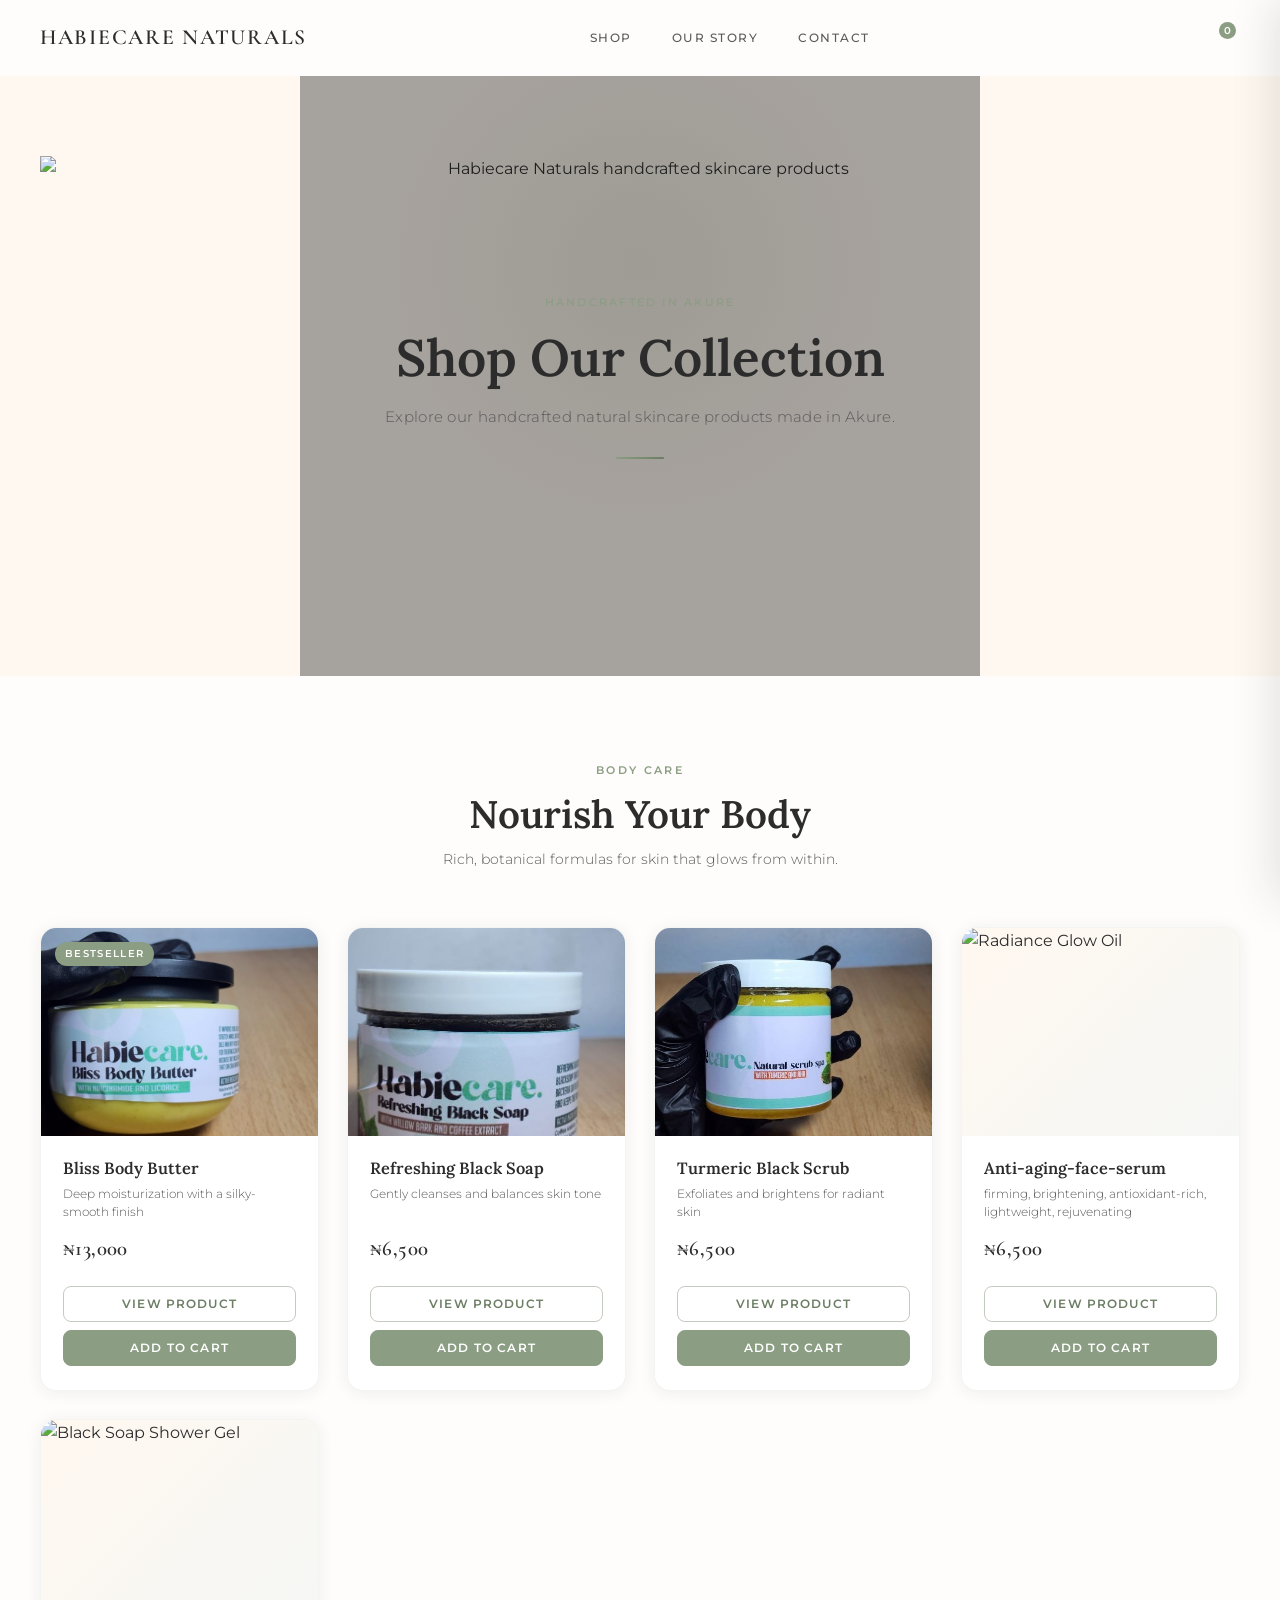
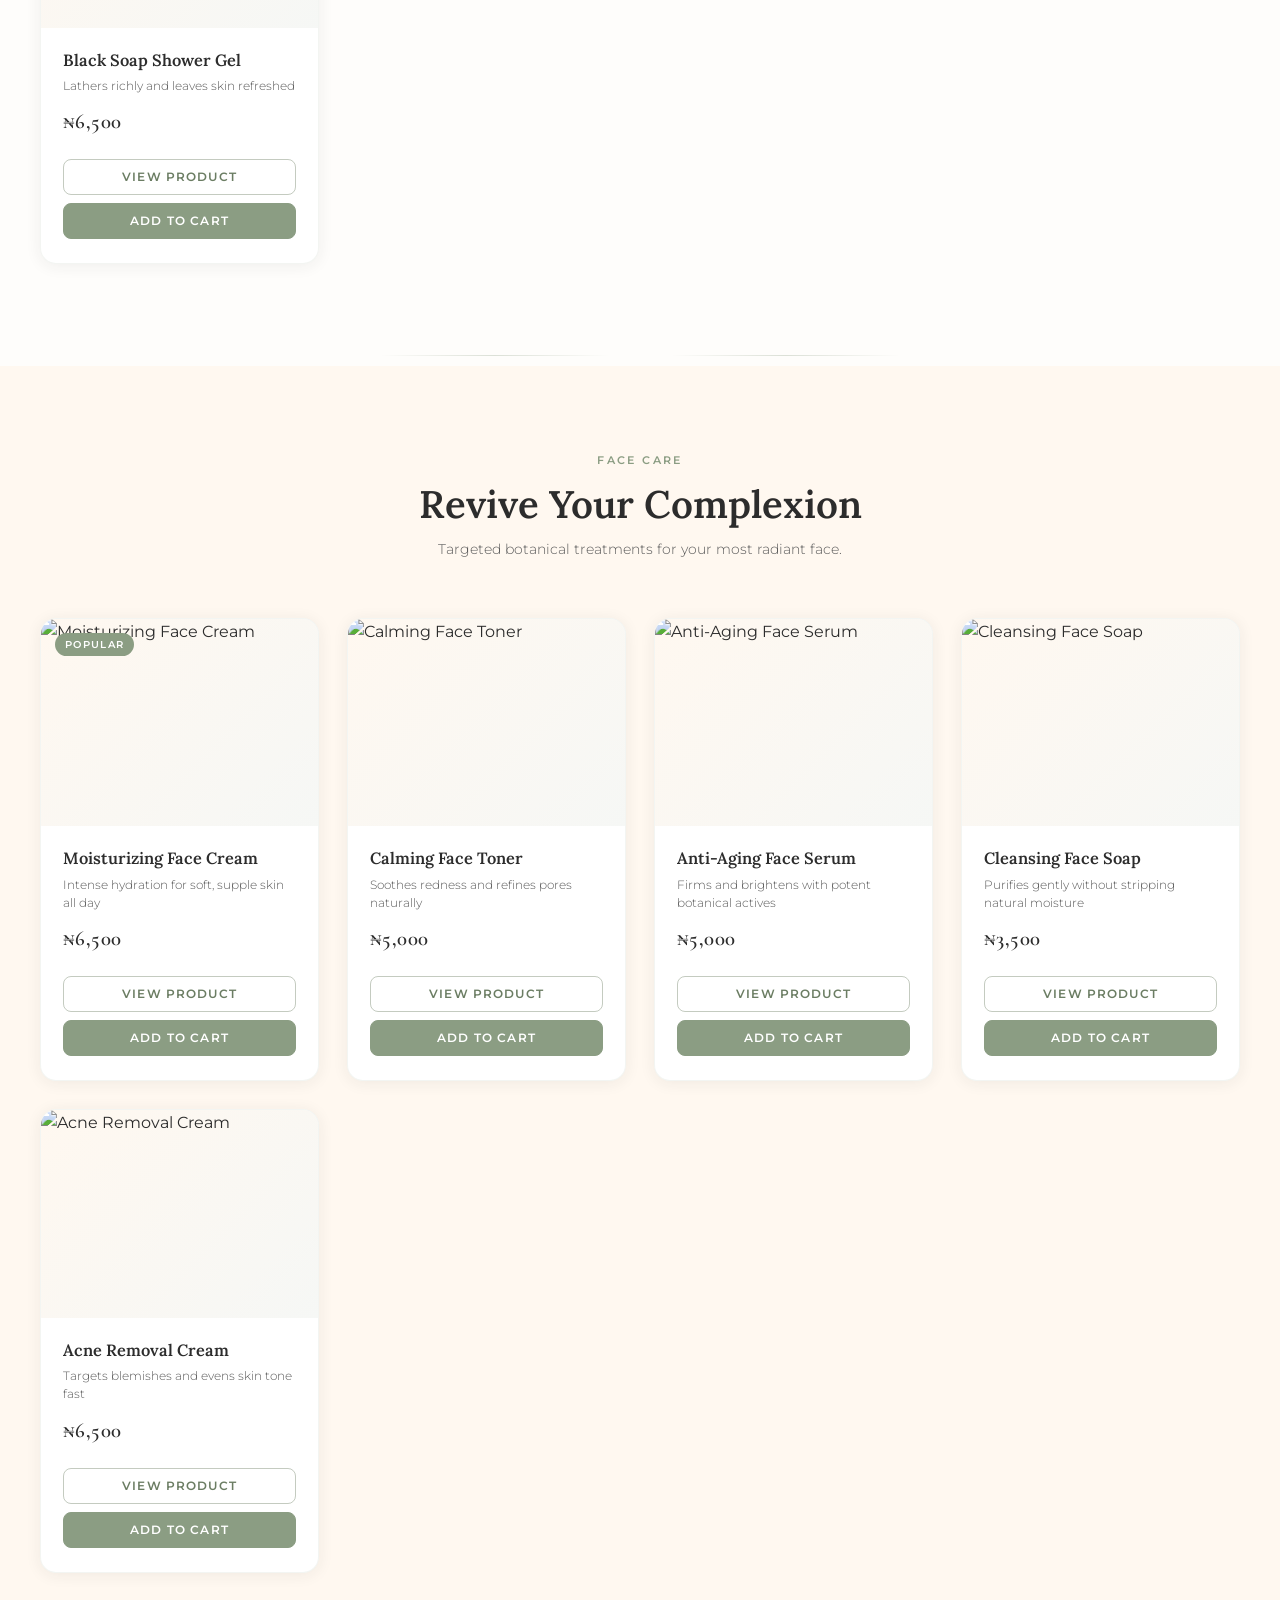
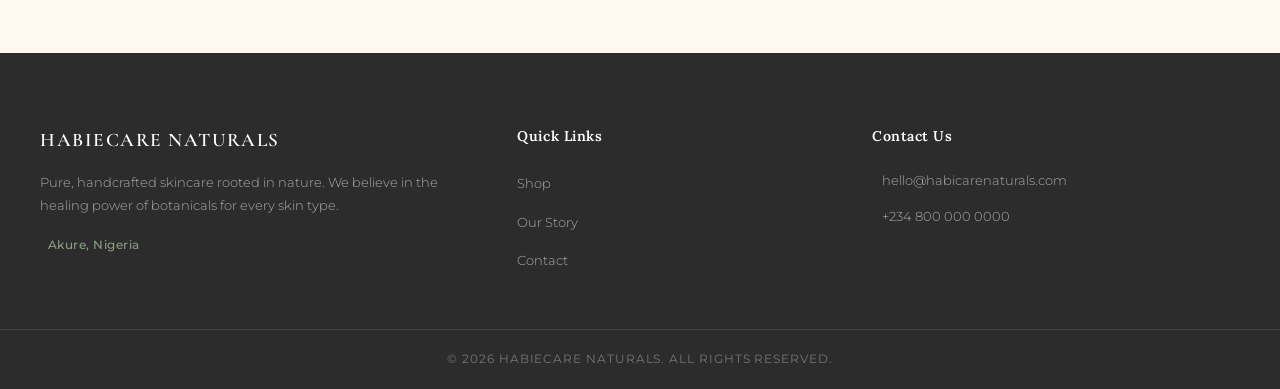
==== shop/index.html @ 8e63ea00 "added shopping page" ====
<!DOCTYPE html>
<html lang="en">
<head>
  <meta charset="UTF-8" />
  <meta name="viewport" content="width=device-width, initial-scale=1.0" />
  <title>Shop — HABIECARE NATURALS</title>
  <link rel="preconnect" href="https://fonts.googleapis.com" />
  <link rel="preconnect" href="https://fonts.gstatic.com" crossorigin />
  <link href="https://fonts.googleapis.com/css2?family=Cormorant+Garamond:ital,wght@0,300;0,400;0,600;1,300;1,400&family=Lora:ital,wght@0,400;0,600;0,700;1,400&family=Montserrat:wght@300;400;500;600&display=swap" rel="stylesheet" />
  <script src="https://unpkg.com/lucide@latest/dist/umd/lucide.min.js"></script>
  <link rel="stylesheet" href="styles.css" />

  <style>
    /* ===== SHOP INTRO / HERO ===== */
    .shop-intro {
      position: relative;
      width: 100%;
      height: 600px;
      overflow: hidden;
    }
    .shop-intro .hero-img {
      width: 100%;
      height: 100%;
      object-fit: cover;
      display: block;
    }
    .shop-intro .intro-inner {
      position: absolute;
      inset: 0;
      display: flex;
      flex-direction: column;
      align-items: center;
      justify-content: center;
      background: rgba(0, 0, 0, 0.35);
      color: #fff;
      text-align: center;
      padding: 2rem;
    }

    /* ===== PRODUCT CARD IMAGE ===== */
    .card-image-wrap {
      position: relative;
      width: 100%;
      aspect-ratio: 4 / 3;
      overflow: hidden;
    }
    .card-image-wrap img {
      width: 100%;
      height: 100%;
      object-fit: cover;
      display: block;
      transition: transform 0.4s ease;
    }
    .product-card:hover .card-image-wrap img {
      transform: scale(1.05);
    }
  </style>
</head>
<body>

  <!-- ===== HEADER ===== -->
  <header class="site-header" id="siteHeader">
    <div class="header-inner">

      <!-- LEFT: Logo -->
      <a href="#" class="logo">HABIECARE NATURALS</a>

      <!-- CENTER: Nav -->
      <nav class="nav-center" aria-label="Main navigation">
        <a href="#" class="nav-link">Shop</a>
        <a href="#" class="nav-link">Our Story</a>
        <a href="#" class="nav-link">Contact</a>
      </nav>

      <!-- RIGHT: Icons + Hamburger -->
      <div class="nav-right">
        <button class="icon-btn" aria-label="Search">
          <i data-lucide="search"></i>
        </button>
        <button class="icon-btn cart-btn" aria-label="Cart">
          <i data-lucide="shopping-bag"></i>
          <span class="cart-badge" id="cartBadge">0</span>
        </button>
        <button class="hamburger-btn" id="hamburgerBtn" aria-label="Open menu" aria-expanded="false">
          <i data-lucide="menu"></i>
        </button>
      </div>
    </div>
  </header>

  <!-- MOBILE MENU OVERLAY -->
  <div class="mobile-overlay" id="mobileOverlay" aria-hidden="true"></div>

  <!-- MOBILE SLIDE-IN MENU -->
  <nav class="mobile-menu" id="mobileMenu" aria-label="Mobile navigation" aria-hidden="true">
    <button class="mobile-close-btn" id="mobileCloseBtn" aria-label="Close menu">
      <i data-lucide="x"></i>
    </button>
    <div class="mobile-nav-links">
      <a href="../" class="mobile-nav-link">Home</a>
      <a href="#" class="mobile-nav-link">Our Story</a>
      <a href="#" class="mobile-nav-link">Contact</a>
    </div>
    <div class="mobile-nav-icons">
      <button class="icon-btn" aria-label="Search">
        <i data-lucide="search"></i>
      </button>
      <button class="icon-btn cart-btn" aria-label="Cart">
        <i data-lucide="shopping-bag"></i>
        <span class="cart-badge">0</span>
      </button>
    </div>
  </nav>

  <!-- ===== MAIN ===== -->
  <main>

    <!-- SHOP INTRO / HERO SECTION -->
    <section class="shop-intro" aria-labelledby="shopIntroHeading">
      <img
        src="images/hero.jpg"
        alt="Habiecare Naturals handcrafted skincare products"
        class="hero-img"
      />
      <div class="intro-inner">
        <span class="intro-eyebrow">Handcrafted in Akure</span>
        <h1 id="shopIntroHeading" class="intro-heading">Shop Our Collection</h1>
        <p class="intro-subtext">Explore our handcrafted natural skincare products made in Akure.</p>
        <div class="intro-divider"></div>
      </div>
    </section>

    <!-- BODY CARE SECTION -->
    <section class="product-section" id="bodycare" aria-labelledby="bodyCareHeading">
      <div class="section-inner">
        <div class="section-label-wrap">
          <span class="section-label">Body Care</span>
          <h2 id="bodyCareHeading" class="section-heading">Nourish Your Body</h2>
          <p class="section-sub">Rich, botanical formulas for skin that glows from within.</p>
        </div>

        <div class="product-grid" role="list">

          <!-- Card 1 -->
          <article class="product-card" role="listitem">
            <div class="card-image-wrap">
              <img src="../images/1.jpg" alt="Bliss Body Butter" />
              <span class="card-badge-tag">Bestseller</span>
            </div>
            <div class="card-body">
              <h3 class="card-name">Bliss Body Butter</h3>
              <p class="card-benefit">Deep moisturization with a silky-smooth finish</p>
              <p class="card-price">₦13,000</p>
              <div class="card-actions">
                <button class="btn btn-outline" data-product="Bliss Body Butter">View Product</button>
                <button class="btn btn-primary add-to-cart" data-product="Bliss Body Butter" data-price="13000">Add to Cart</button>
              </div>
            </div>
          </article>

          <!-- Card 2 -->
          <article class="product-card" role="listitem">
            <div class="card-image-wrap">
              <img src="../images/Black-soap.jpg" alt="Refreshing Black Soap" />
            </div>
            <div class="card-body">
              <h3 class="card-name">Refreshing Black Soap</h3>
              <p class="card-benefit">Gently cleanses and balances skin tone</p>
              <p class="card-price">₦6,500</p>
              <div class="card-actions">
                <button class="btn btn-outline" data-product="Refreshing Black Soap">View Product</button>
                <button class="btn btn-primary add-to-cart" data-product="Refreshing Black Soap" data-price="6500">Add to Cart</button>
              </div>
            </div>
          </article>

          <!-- Card 3 -->
          <article class="product-card" role="listitem">
            <div class="card-image-wrap">
              <img src="../images/natural-scrub.jpg" alt="Turmeric Black Scrub" />
            </div>
            <div class="card-body">
              <h3 class="card-name">Turmeric Black Scrub</h3>
              <p class="card-benefit">Exfoliates and brightens for radiant skin</p>
              <p class="card-price">₦6,500</p>
              <div class="card-actions">
                <button class="btn btn-outline" data-product="Turmeric Black Scrub">View Product</button>
                <button class="btn btn-primary add-to-cart" data-product="Turmeric Black Scrub" data-price="6500">Add to Cart</button>
              </div>
            </div>
          </article>

          <!-- Card 4 -->
          <article class="product-card" role="listitem">
            <div class="card-image-wrap">
              <img src="images/radiance-glow-oil.jpg" alt="Radiance Glow Oil" />
            </div>
            <div class="card-body">
              <h3 class="card-name">Anti-aging-face-serum</h3>
                <p class="card-benefit">firming, brightening, antioxidant-rich, lightweight, rejuvenating</p>
              <p class="card-price">₦6,500</p>
              <div class="card-actions">
                <button class="btn btn-outline" data-product="Radiance Glow Oil">View Product</button>
                <button class="btn btn-primary add-to-cart" data-product="Radiance Glow Oil" data-price="6500">Add to Cart</button>
              </div>
            </div>
          </article>

          <!-- Card 5 -->
          <article class="product-card" role="listitem">
            <div class="card-image-wrap">
              <img src="images/black-soap-shower-gel.jpg" alt="Black Soap Shower Gel" />
            </div>
            <div class="card-body">
              <h3 class="card-name">Black Soap Shower Gel</h3>
              <p class="card-benefit">Lathers richly and leaves skin refreshed</p>
              <p class="card-price">₦6,500</p>
              <div class="card-actions">
                <button class="btn btn-outline" data-product="Black Soap Shower Gel">View Product</button>
                <button class="btn btn-primary add-to-cart" data-product="Black Soap Shower Gel" data-price="6500">Add to Cart</button>
              </div>
            </div>
          </article>

        </div>
      </div>
    </section>

    <!-- DECORATIVE DIVIDER -->
    <div class="section-divider" aria-hidden="true">
      <div class="divider-line"></div>
      <i data-lucide="flower-2" class="divider-icon"></i>
      <div class="divider-line"></div>
    </div>

    <!-- FACE CARE SECTION -->
    <section class="product-section product-section--alt" id="facecare" aria-labelledby="faceCareHeading">
      <div class="section-inner">
        <div class="section-label-wrap">
          <span class="section-label">Face Care</span>
          <h2 id="faceCareHeading" class="section-heading">Revive Your Complexion</h2>
          <p class="section-sub">Targeted botanical treatments for your most radiant face.</p>
        </div>

        <div class="product-grid" role="list">

          <!-- Card 1 -->
          <article class="product-card" role="listitem">
            <div class="card-image-wrap">
              <img src="images/moisturizing-face-cream.jpg" alt="Moisturizing Face Cream" />
              <span class="card-badge-tag">Popular</span>
            </div>
            <div class="card-body">
              <h3 class="card-name">Moisturizing Face Cream</h3>
              <p class="card-benefit">Intense hydration for soft, supple skin all day</p>
              <p class="card-price">₦6,500</p>
              <div class="card-actions">
                <button class="btn btn-outline" data-product="Moisturizing Face Cream">View Product</button>
                <button class="btn btn-primary add-to-cart" data-product="Moisturizing Face Cream" data-price="6500">Add to Cart</button>
              </div>
            </div>
          </article>

          <!-- Card 2 -->
          <article class="product-card" role="listitem">
            <div class="card-image-wrap">
              <img src="images/calming-face-toner.jpg" alt="Calming Face Toner" />
            </div>
            <div class="card-body">
              <h3 class="card-name">Calming Face Toner</h3>
              <p class="card-benefit">Soothes redness and refines pores naturally</p>
              <p class="card-price">₦5,000</p>
              <div class="card-actions">
                <button class="btn btn-outline" data-product="Calming Face Toner">View Product</button>
                <button class="btn btn-primary add-to-cart" data-product="Calming Face Toner" data-price="5000">Add to Cart</button>
              </div>
            </div>
          </article>

          <!-- Card 3 -->
          <article class="product-card" role="listitem">
            <div class="card-image-wrap">
              <img src="images/anti-aging-face-serum.jpg" alt="Anti-Aging Face Serum" />
            </div>
            <div class="card-body">
              <h3 class="card-name">Anti-Aging Face Serum</h3>
              <p class="card-benefit">Firms and brightens with potent botanical actives</p>
              <p class="card-price">₦5,000</p>
              <div class="card-actions">
                <button class="btn btn-outline" data-product="Anti-Aging Face Serum">View Product</button>
                <button class="btn btn-primary add-to-cart" data-product="Anti-Aging Face Serum" data-price="5000">Add to Cart</button>
              </div>
            </div>
          </article>

          <!-- Card 4 -->
          <article class="product-card" role="listitem">
            <div class="card-image-wrap">
              <img src="images/cleansing-face-soap.jpg" alt="Cleansing Face Soap" />
            </div>
            <div class="card-body">
              <h3 class="card-name">Cleansing Face Soap</h3>
              <p class="card-benefit">Purifies gently without stripping natural moisture</p>
              <p class="card-price">₦3,500</p>
              <div class="card-actions">
                <button class="btn btn-outline" data-product="Cleansing Face Soap">View Product</button>
                <button class="btn btn-primary add-to-cart" data-product="Cleansing Face Soap" data-price="3500">Add to Cart</button>
              </div>
            </div>
          </article>

          <!-- Card 5 -->
          <article class="product-card" role="listitem">
            <div class="card-image-wrap">
              <img src="images/acne-removal-cream.jpg" alt="Acne Removal Cream" />
            </div>
            <div class="card-body">
              <h3 class="card-name">Acne Removal Cream</h3>
              <p class="card-benefit">Targets blemishes and evens skin tone fast</p>
              <p class="card-price">₦6,500</p>
              <div class="card-actions">
                <button class="btn btn-outline" data-product="Acne Removal Cream">View Product</button>
                <button class="btn btn-primary add-to-cart" data-product="Acne Removal Cream" data-price="6500">Add to Cart</button>
              </div>
            </div>
          </article>

        </div>
      </div>
    </section>

  </main>

  <!-- ===== FOOTER ===== -->
  <footer class="site-footer" role="contentinfo">
    <div class="footer-inner">

      <div class="footer-col footer-col--brand">
        <p class="footer-logo">HABIECARE NATURALS</p>
        <p class="footer-desc">Pure, handcrafted skincare rooted in nature. We believe in the healing power of botanicals for every skin type.</p>
        <p class="footer-location">
          <i data-lucide="map-pin"></i>
          Akure, Nigeria
        </p>
      </div>

      <div class="footer-col footer-col--links">
        <h3 class="footer-col-heading">Quick Links</h3>
        <ul class="footer-links">
          <li><a href="#">Shop</a></li>
          <li><a href="#">Our Story</a></li>
          <li><a href="#">Contact</a></li>
        </ul>
      </div>

      <div class="footer-col footer-col--contact">
        <h3 class="footer-col-heading">Contact Us</h3>
        <ul class="footer-contact-list">
          <li>
            <i data-lucide="mail"></i>
            <span>hello@habicarenaturals.com</span>
          </li>
          <li>
            <i data-lucide="phone"></i>
            <span>+234 800 000 0000</span>
          </li>
        </ul>
      </div>

    </div>

    <div class="footer-bottom">
      <p>© 2026 HABIECARE NATURALS. All rights reserved.</p>
    </div>
  </footer>

  <!-- Toast notification -->
  <div class="cart-toast" id="cartToast" aria-live="polite" aria-atomic="true"></div>

  <script src="script.js"></script>
</body>
</html>
---- shop/styles.css ----
/* ============================================================
   HABIECARE NATURALS — SHOP PAGE STYLESHEET
   ============================================================ */

/* ---- DESIGN TOKENS ---- */
:root {
  --cream: #FFF8F0;
  --soft-white: #FEFDFB;
  --white: #FFFFFF;
  --sage-green: #8B9D83;
  --sage-dark: #6B7D63;
  --text-primary: #2C2C2C;
  --text-secondary: #5A5A5A;

  /* Derived / composite */
  --header-height: 76px;
  --shadow-card: 0 2px 16px rgba(44, 44, 44, 0.07);
  --shadow-card-hover: 0 8px 32px rgba(44, 44, 44, 0.13);
  --shadow-header: 0 2px 24px rgba(44, 44, 44, 0.08);
  --radius-card: 16px;
  --transition-base: 0.28s cubic-bezier(0.4, 0, 0.2, 1);
  --transition-lift: 0.32s cubic-bezier(0.34, 1.56, 0.64, 1);
}

/* ---- RESET / BASE ---- */
*, *::before, *::after {
  box-sizing: border-box;
  margin: 0;
  padding: 0;
}

html {
  scroll-behavior: smooth;
  font-size: 16px;
}

body {
  font-family: 'Montserrat', sans-serif;
  background-color: var(--soft-white);
  color: var(--text-primary);
  line-height: 1.65;
  -webkit-font-smoothing: antialiased;
  overflow-x: hidden;
}

body.menu-open {
  overflow: hidden;
}

img {
  display: block;
  max-width: 100%;
}

ul {
  list-style: none;
}

a {
  text-decoration: none;
  color: inherit;
}

button {
  font-family: inherit;
  cursor: pointer;
  border: none;
  background: none;
}

/* ============================================================
   HEADER
   ============================================================ */
.site-header {
  position: fixed;
  top: 0;
  left: 0;
  right: 0;
  z-index: 900;
  height: var(--header-height);
  transition:
    background-color var(--transition-base),
    backdrop-filter var(--transition-base),
    box-shadow var(--transition-base);
}

.site-header.header-scrolled {
  background-color: rgba(255, 248, 240, 0.92);
  backdrop-filter: blur(12px);
  -webkit-backdrop-filter: blur(12px);
  box-shadow: var(--shadow-header);
}

.header-inner {
  max-width: 1320px;
  margin: 0 auto;
  padding: 0 40px;
  height: 100%;
  display: flex;
  align-items: center;
  justify-content: space-between;
  gap: 24px;
}

/* Logo */
.logo {
  font-family: 'Cormorant Garamond', serif;
  font-size: clamp(1.1rem, 2vw, 1.35rem);
  font-weight: 600;
  letter-spacing: 0.08em;
  color: var(--text-primary);
  white-space: nowrap;
  flex-shrink: 0;
  transition: color var(--transition-base);
}

.logo:hover {
  color: var(--sage-dark);
}

/* Center nav */
.nav-center {
  display: flex;
  align-items: center;
  gap: 40px;
}

.nav-link {
  font-family: 'Montserrat', sans-serif;
  font-size: 0.78rem;
  font-weight: 500;
  letter-spacing: 0.12em;
  text-transform: uppercase;
  color: var(--text-secondary);
  position: relative;
  transition: color var(--transition-base);
}

.nav-link::after {
  content: '';
  position: absolute;
  bottom: -3px;
  left: 0;
  width: 0;
  height: 1.5px;
  background-color: var(--sage-green);
  transition: width var(--transition-base);
}

.nav-link:hover {
  color: var(--text-primary);
}

.nav-link:hover::after {
  width: 100%;
}

/* Right icons */
.nav-right {
  display: flex;
  align-items: center;
  gap: 8px;
  flex-shrink: 0;
}

.icon-btn {
  position: relative;
  display: flex;
  align-items: center;
  justify-content: center;
  width: 40px;
  height: 40px;
  border-radius: 50%;
  color: var(--text-secondary);
  transition:
    color var(--transition-base),
    background-color var(--transition-base);
}

.icon-btn:hover {
  color: var(--text-primary);
  background-color: rgba(139, 157, 131, 0.12);
}

.icon-btn svg {
  width: 20px;
  height: 20px;
  stroke-width: 1.6;
}

.cart-badge {
  position: absolute;
  top: 4px;
  right: 4px;
  min-width: 17px;
  height: 17px;
  padding: 0 4px;
  background-color: var(--sage-green);
  color: var(--white);
  font-size: 0.6rem;
  font-weight: 600;
  letter-spacing: 0;
  border-radius: 99px;
  display: flex;
  align-items: center;
  justify-content: center;
  line-height: 1;
  transition: transform var(--transition-lift), background-color var(--transition-base);
}

.cart-badge.bump {
  transform: scale(1.4);
  background-color: var(--sage-dark);
}

/* Hamburger: desktop hidden */
.hamburger-btn {
  display: none;
  align-items: center;
  justify-content: center;
  width: 40px;
  height: 40px;
  border-radius: 50%;
  color: var(--text-secondary);
  transition: color var(--transition-base), background-color var(--transition-base);
}

.hamburger-btn:hover {
  color: var(--text-primary);
  background-color: rgba(139, 157, 131, 0.12);
}

.hamburger-btn svg {
  width: 22px;
  height: 22px;
  stroke-width: 1.6;
}

/* ============================================================
   MOBILE MENU & OVERLAY
   ============================================================ */
.mobile-overlay {
  display: none;
  position: fixed;
  inset: 0;
  z-index: 950;
  background-color: rgba(44, 44, 44, 0.38);
  backdrop-filter: blur(2px);
  opacity: 0;
  transition: opacity 0.3s ease;
}

.mobile-overlay.visible {
  display: block;
}

.mobile-overlay.active {
  opacity: 1;
}

.mobile-menu {
  position: fixed;
  top: 0;
  right: 0;
  bottom: 0;
  z-index: 960;
  width: min(300px, 80vw);
  background-color: var(--soft-white);
  padding: 32px 28px;
  display: flex;
  flex-direction: column;
  gap: 32px;
  transform: translateX(100%);
  transition: transform 0.38s cubic-bezier(0.4, 0, 0.2, 1);
  box-shadow: -8px 0 40px rgba(44, 44, 44, 0.12);
}

.mobile-menu.open {
  transform: translateX(0);
}

.mobile-close-btn {
  align-self: flex-end;
  display: flex;
  align-items: center;
  justify-content: center;
  width: 38px;
  height: 38px;
  border-radius: 50%;
  color: var(--text-secondary);
  transition: color var(--transition-base), background-color var(--transition-base);
}

.mobile-close-btn:hover {
  color: var(--text-primary);
  background-color: rgba(139, 157, 131, 0.12);
}

.mobile-close-btn svg {
  width: 20px;
  height: 20px;
  stroke-width: 1.6;
}

.mobile-nav-links {
  display: flex;
  flex-direction: column;
  gap: 8px;
}

.mobile-nav-link {
  font-family: 'Lora', serif;
  font-size: 1.25rem;
  font-weight: 400;
  color: var(--text-primary);
  padding: 10px 0;
  border-bottom: 1px solid rgba(139, 157, 131, 0.18);
  transition: color var(--transition-base), padding-left var(--transition-base);
}

.mobile-nav-link:hover {
  color: var(--sage-dark);
  padding-left: 6px;
}

.mobile-nav-icons {
  display: flex;
  gap: 8px;
  margin-top: auto;
}

/* ============================================================
   SHOP INTRO SECTION
   ============================================================ */
.shop-intro {
  margin-top: var(--header-height);
  background-color: var(--cream);
  padding: 80px 40px 64px;
  text-align: center;
  position: relative;
  overflow: hidden;
}

.shop-intro::before {
  content: '';
  position: absolute;
  top: -60px;
  left: 50%;
  transform: translateX(-50%);
  width: 500px;
  height: 500px;
  background: radial-gradient(circle, rgba(139, 157, 131, 0.1) 0%, transparent 70%);
  pointer-events: none;
}

.intro-inner {
  position: relative;
  max-width: 680px;
  margin: 0 auto;
}

.intro-eyebrow {
  display: inline-block;
  font-family: 'Montserrat', sans-serif;
  font-size: 0.7rem;
  font-weight: 500;
  letter-spacing: 0.2em;
  text-transform: uppercase;
  color: var(--sage-green);
  margin-bottom: 16px;
}

.intro-heading {
  font-family: 'Lora', serif;
  font-size: clamp(2rem, 5vw, 3.2rem);
  font-weight: 600;
  color: var(--text-primary);
  line-height: 1.2;
  margin-bottom: 16px;
}

.intro-subtext {
  font-family: 'Montserrat', sans-serif;
  font-size: 0.92rem;
  font-weight: 300;
  color: var(--text-secondary);
  letter-spacing: 0.02em;
}

.intro-divider {
  width: 48px;
  height: 2px;
  background: linear-gradient(90deg, var(--sage-green), var(--sage-dark));
  margin: 28px auto 0;
  border-radius: 2px;
}

/* ============================================================
   PRODUCT SECTIONS
   ============================================================ */
.product-section {
  padding: 80px 40px;
  background-color: var(--soft-white);
}

.product-section--alt {
  background-color: var(--cream);
}

.section-inner {
  max-width: 1320px;
  margin: 0 auto;
}

.section-label-wrap {
  text-align: center;
  margin-bottom: 56px;
}

.section-label {
  display: inline-block;
  font-family: 'Montserrat', sans-serif;
  font-size: 0.68rem;
  font-weight: 600;
  letter-spacing: 0.22em;
  text-transform: uppercase;
  color: var(--sage-green);
  margin-bottom: 10px;
}

.section-heading {
  font-family: 'Lora', serif;
  font-size: clamp(1.7rem, 3.5vw, 2.4rem);
  font-weight: 600;
  color: var(--text-primary);
  margin-bottom: 10px;
  line-height: 1.25;
}

.section-sub {
  font-family: 'Montserrat', sans-serif;
  font-size: 0.88rem;
  font-weight: 300;
  color: var(--text-secondary);
  max-width: 440px;
  margin: 0 auto;
}

/* ============================================================
   PRODUCT GRID
   ============================================================ */
.product-grid {
  display: grid;
  grid-template-columns: repeat(4, 1fr);
  gap: 28px;
}

/* ============================================================
   PRODUCT CARD
   ============================================================ */
.product-card {
  background-color: var(--white);
  border-radius: var(--radius-card);
  box-shadow: var(--shadow-card);
  overflow: hidden;
  display: flex;
  flex-direction: column;
  transition:
    transform var(--transition-lift),
    box-shadow var(--transition-base);
  border: 1px solid rgba(139, 157, 131, 0.1);
}

.product-card:hover {
  transform: translateY(-6px);
  box-shadow: var(--shadow-card-hover);
}

/* Card image area */
.card-image-wrap {
  position: relative;
  aspect-ratio: 1 / 1;
  background: linear-gradient(135deg, var(--cream) 0%, rgba(139, 157, 131, 0.08) 100%);
  display: flex;
  align-items: center;
  justify-content: center;
  overflow: hidden;
}

.card-image-placeholder {
  display: flex;
  align-items: center;
  justify-content: center;
  width: 68px;
  height: 68px;
  border-radius: 50%;
  background-color: rgba(139, 157, 131, 0.12);
  transition: transform var(--transition-lift), background-color var(--transition-base);
}

.product-card:hover .card-image-placeholder {
  transform: scale(1.08);
  background-color: rgba(139, 157, 131, 0.22);
}

.card-image-placeholder svg {
  width: 30px;
  height: 30px;
  stroke: var(--sage-dark);
  stroke-width: 1.4;
}

.card-badge-tag {
  position: absolute;
  top: 14px;
  left: 14px;
  background-color: var(--sage-green);
  color: var(--white);
  font-family: 'Montserrat', sans-serif;
  font-size: 0.6rem;
  font-weight: 600;
  letter-spacing: 0.14em;
  text-transform: uppercase;
  padding: 4px 10px;
  border-radius: 99px;
}

/* Card body */
.card-body {
  padding: 22px 22px 24px;
  display: flex;
  flex-direction: column;
  flex: 1;
  gap: 6px;
}

.card-name {
  font-family: 'Lora', serif;
  font-size: 1.02rem;
  font-weight: 600;
  color: var(--text-primary);
  line-height: 1.3;
}

.card-benefit {
  font-family: 'Montserrat', sans-serif;
  font-size: 0.76rem;
  font-weight: 300;
  color: var(--text-secondary);
  line-height: 1.5;
  flex: 1;
}

.card-price {
  font-family: 'Cormorant Garamond', serif;
  font-size: 1.3rem;
  font-weight: 600;
  color: var(--text-primary);
  margin-top: 4px;
  letter-spacing: 0.02em;
}

/* Card actions */
.card-actions {
  display: flex;
  flex-direction: column;
  gap: 8px;
  margin-top: 14px;
}

/* ============================================================
   BUTTONS
   ============================================================ */
.btn {
  display: inline-flex;
  align-items: center;
  justify-content: center;
  padding: 10px 18px;
  border-radius: 8px;
  font-family: 'Montserrat', sans-serif;
  font-size: 0.72rem;
  font-weight: 600;
  letter-spacing: 0.1em;
  text-transform: uppercase;
  transition:
    background-color var(--transition-base),
    color var(--transition-base),
    border-color var(--transition-base),
    transform 0.15s ease,
    box-shadow var(--transition-base);
  cursor: pointer;
  white-space: nowrap;
}

.btn:active {
  transform: scale(0.97);
}

.btn-outline {
  background-color: transparent;
  color: var(--sage-dark);
  border: 1.5px solid rgba(107, 125, 99, 0.4);
}

.btn-outline:hover {
  background-color: rgba(139, 157, 131, 0.08);
  border-color: var(--sage-green);
  color: var(--sage-dark);
}

.btn-primary {
  background-color: var(--sage-green);
  color: var(--white);
  border: 1.5px solid var(--sage-green);
}

.btn-primary:hover {
  background-color: var(--sage-dark);
  border-color: var(--sage-dark);
  box-shadow: 0 4px 16px rgba(107, 125, 99, 0.3);
}

/* ============================================================
   SECTION DIVIDER
   ============================================================ */
.section-divider {
  display: flex;
  align-items: center;
  gap: 20px;
  max-width: 600px;
  margin: 0 auto;
  padding: 0 40px;
}

.divider-line {
  flex: 1;
  height: 1px;
  background: linear-gradient(90deg, transparent, rgba(139, 157, 131, 0.3), transparent);
}

.divider-icon {
  flex-shrink: 0;
  width: 22px;
  height: 22px;
  stroke: var(--sage-green);
  stroke-width: 1.4;
  opacity: 0.6;
}

/* ============================================================
   FOOTER
   ============================================================ */
.site-footer {
  background-color: var(--text-primary);
  color: rgba(255, 255, 255, 0.78);
}

.footer-inner {
  max-width: 1320px;
  margin: 0 auto;
  padding: 72px 40px 56px;
  display: grid;
  grid-template-columns: 1.4fr 1fr 1.2fr;
  gap: 48px;
}

.footer-logo {
  font-family: 'Cormorant Garamond', serif;
  font-size: 1.2rem;
  font-weight: 600;
  letter-spacing: 0.08em;
  color: var(--white);
  margin-bottom: 14px;
}

.footer-desc {
  font-size: 0.82rem;
  font-weight: 300;
  line-height: 1.75;
  color: rgba(255, 255, 255, 0.6);
  margin-bottom: 18px;
}

.footer-location {
  display: flex;
  align-items: center;
  gap: 8px;
  font-size: 0.78rem;
  font-weight: 500;
  color: var(--sage-green);
  letter-spacing: 0.04em;
}

.footer-location svg {
  width: 14px;
  height: 14px;
  flex-shrink: 0;
  stroke: var(--sage-green);
  stroke-width: 1.6;
}

.footer-col-heading {
  font-family: 'Lora', serif;
  font-size: 0.88rem;
  font-weight: 600;
  color: var(--white);
  letter-spacing: 0.04em;
  margin-bottom: 22px;
}

.footer-links {
  display: flex;
  flex-direction: column;
  gap: 12px;
}

.footer-links a {
  font-size: 0.82rem;
  font-weight: 300;
  color: rgba(255, 255, 255, 0.6);
  transition: color var(--transition-base), padding-left var(--transition-base);
  display: inline-block;
}

.footer-links a:hover {
  color: var(--sage-green);
  padding-left: 4px;
}

.footer-contact-list {
  display: flex;
  flex-direction: column;
  gap: 14px;
}

.footer-contact-list li {
  display: flex;
  align-items: center;
  gap: 10px;
  font-size: 0.82rem;
  font-weight: 300;
  color: rgba(255, 255, 255, 0.6);
}

.footer-contact-list svg {
  width: 15px;
  height: 15px;
  flex-shrink: 0;
  stroke: var(--sage-green);
  stroke-width: 1.6;
}

.footer-bottom {
  border-top: 1px solid rgba(255, 255, 255, 0.1);
  padding: 20px 40px;
  text-align: center;
  max-width: 100%;
}

.footer-bottom p {
  font-size: 0.72rem;
  font-weight: 400;
  letter-spacing: 0.08em;
  color: rgba(255, 255, 255, 0.35);
  text-transform: uppercase;
}

/* ============================================================
   CART TOAST
   ============================================================ */
.cart-toast {
  position: fixed;
  bottom: 32px;
  left: 50%;
  transform: translateX(-50%) translateY(20px);
  background-color: var(--text-primary);
  color: var(--white);
  font-family: 'Montserrat', sans-serif;
  font-size: 0.78rem;
  font-weight: 500;
  letter-spacing: 0.04em;
  padding: 12px 28px;
  border-radius: 99px;
  box-shadow: 0 8px 28px rgba(44, 44, 44, 0.22);
  z-index: 9999;
  opacity: 0;
  transition: opacity 0.28s ease, transform 0.28s ease;
  pointer-events: none;
  white-space: nowrap;
}

.cart-toast.show {
  opacity: 1;
  transform: translateX(-50%) translateY(0);
}

/* ============================================================
   RESPONSIVE — TABLET (max 1100px): 2-column grid
   ============================================================ */
@media (max-width: 1100px) {
  .product-grid {
    grid-template-columns: repeat(2, 1fr);
  }

  .header-inner {
    padding: 0 28px;
  }

  .product-section {
    padding: 64px 28px;
  }

  .shop-intro {
    padding: 72px 28px 56px;
  }

  .footer-inner {
    padding: 56px 28px 44px;
    gap: 36px;
  }

  .footer-bottom {
    padding: 18px 28px;
  }
}

/* ============================================================
   RESPONSIVE — MOBILE (max 768px): hamburger, 1-column grid
   ============================================================ */
@media (max-width: 768px) {
  :root {
    --header-height: 64px;
  }

  /* Show hamburger, hide center nav */
  .nav-center {
    display: none;
  }

  .hamburger-btn {
    display: flex;
  }

  .header-inner {
    padding: 0 20px;
  }

  /* 1-column product grid */
  .product-grid {
    grid-template-columns: 1fr;
    gap: 20px;
  }

  /* Product card: horizontal layout on mobile */
  .product-card {
    flex-direction: row;
  }

  .card-image-wrap {
    width: 130px;
    min-width: 130px;
    aspect-ratio: auto;
    border-radius: 0;
  }

  .card-body {
    padding: 16px 18px 18px;
  }

  /* Intro */
  .shop-intro {
    padding: 56px 20px 44px;
  }

  /* Sections */
  .product-section {
    padding: 48px 20px;
  }

  .section-label-wrap {
    margin-bottom: 36px;
  }

  /* Footer: stacked */
  .footer-inner {
    grid-template-columns: 1fr;
    gap: 36px;
    padding: 48px 20px 40px;
  }

  .footer-bottom {
    padding: 16px 20px;
  }

  /* Section divider */
  .section-divider {
    padding: 0 20px;
  }

  /* Buttons: full width on mobile */
  .card-actions {
    flex-direction: column;
  }

  .btn {
    width: 100%;
  }
}

/* ============================================================
   RESPONSIVE — SMALL MOBILE (max 480px)
   ============================================================ */
@media (max-width: 480px) {
  /* Revert card to column layout on very small screens */
  .product-card {
    flex-direction: column;
  }

  .card-image-wrap {
    width: 100%;
    aspect-ratio: 16 / 9;
  }

  .logo {
    font-size: 1rem;
    letter-spacing: 0.05em;
  }
}

/* ============================================================
   FOCUS STYLES (accessibility)
   ============================================================ */
:focus-visible {
  outline: 2px solid var(--sage-green);
  outline-offset: 3px;
  border-radius: 4px;
}

/* ============================================================
   ANIMATIONS
   ============================================================ */
@keyframes fadeUp {
  from {
    opacity: 0;
    transform: translateY(18px);
  }
  to {
    opacity: 1;
    transform: translateY(0);
  }
}

.product-card {
  animation: fadeUp 0.5s ease both;
}

.product-grid .product-card:nth-child(1) { animation-delay: 0.05s; }
.product-grid .product-card:nth-child(2) { animation-delay: 0.10s; }
.product-grid .product-card:nth-child(3) { animation-delay: 0.15s; }
.product-grid .product-card:nth-child(4) { animation-delay: 0.20s; }
.product-grid .product-card:nth-child(5) { animation-delay: 0.25s; }
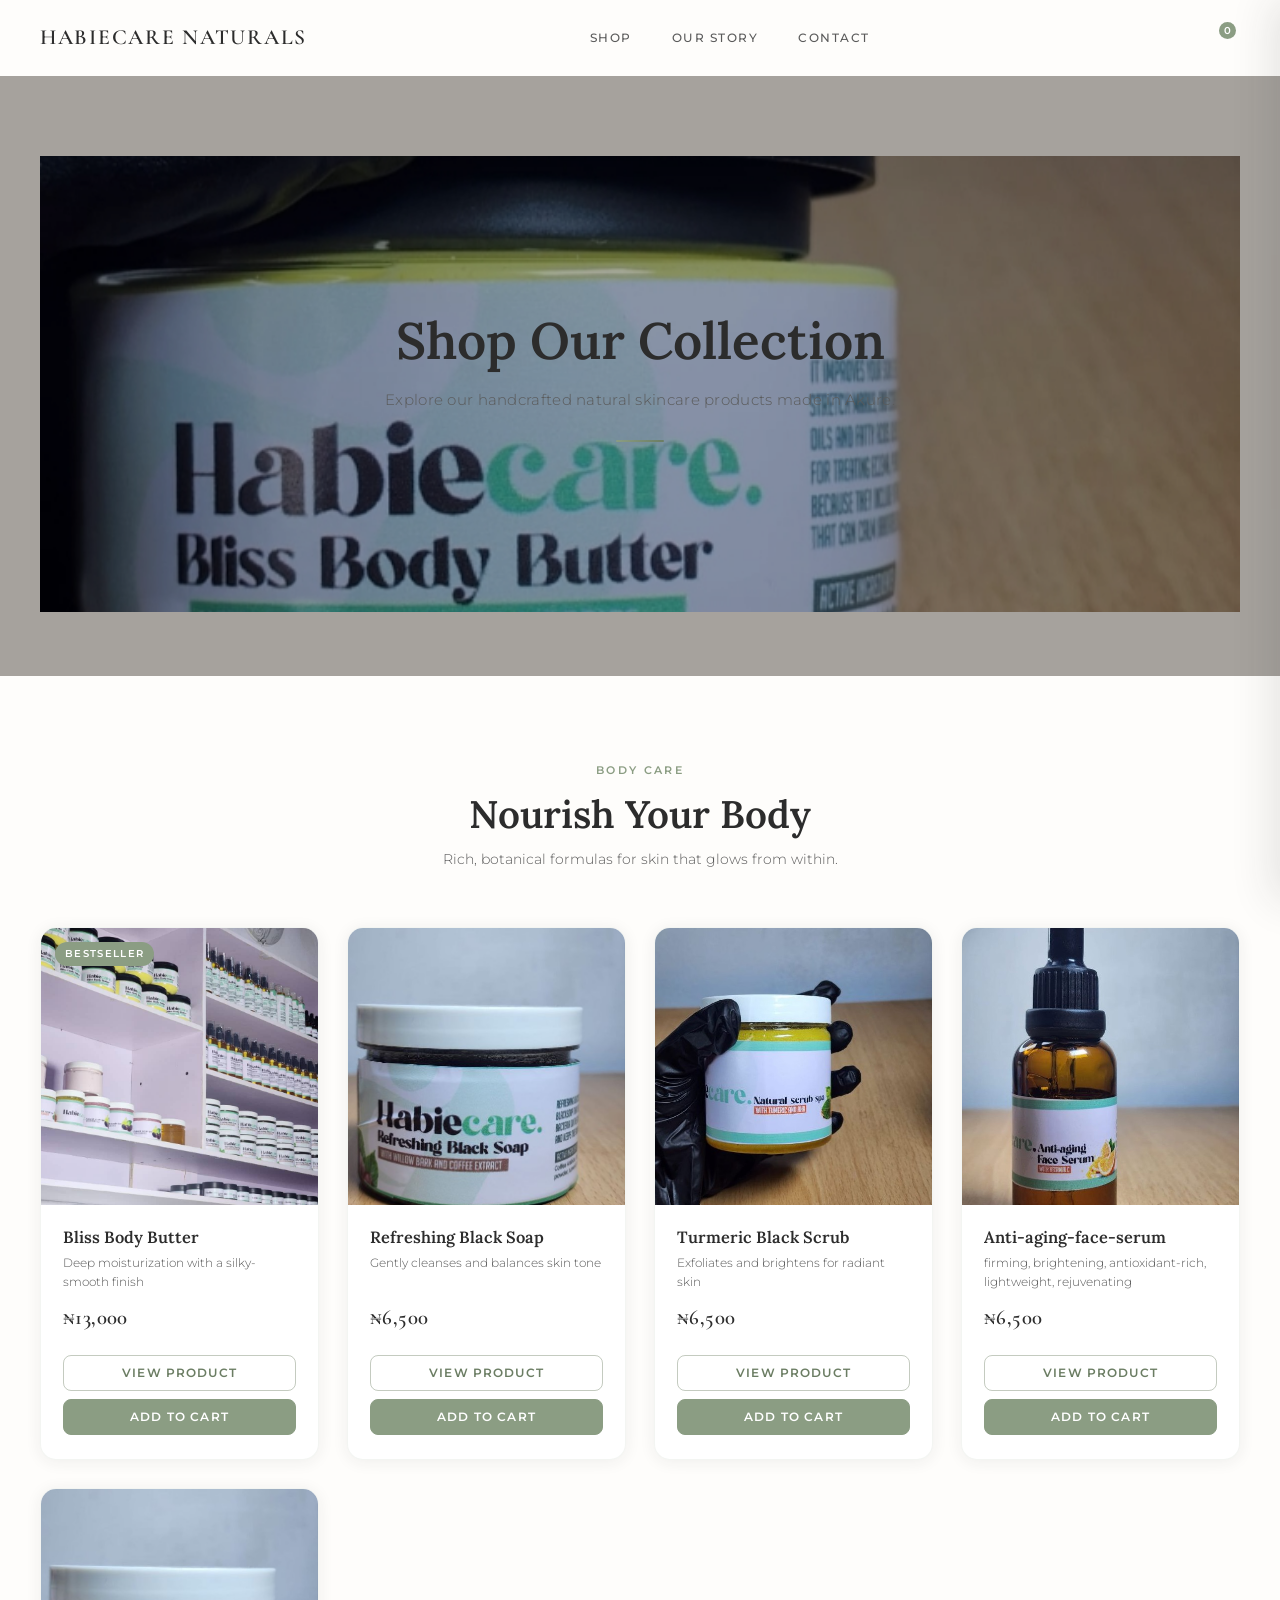
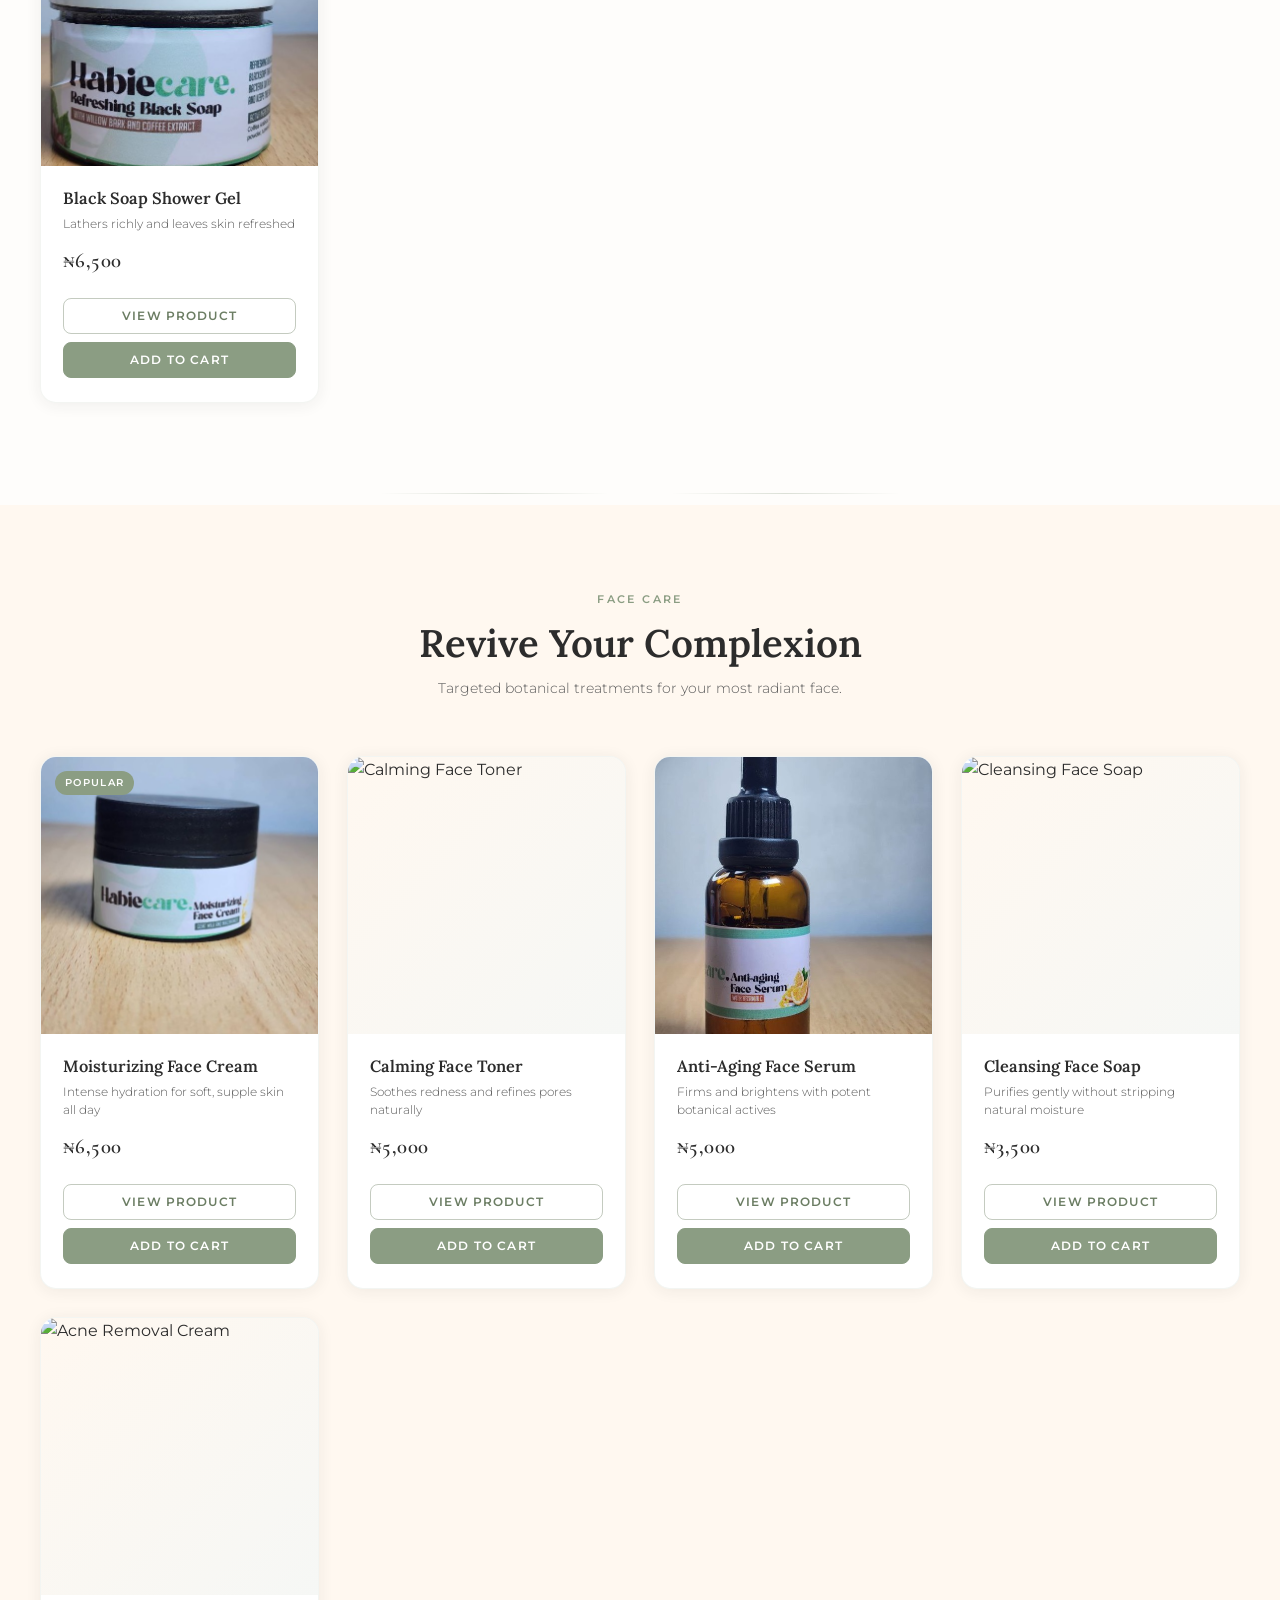
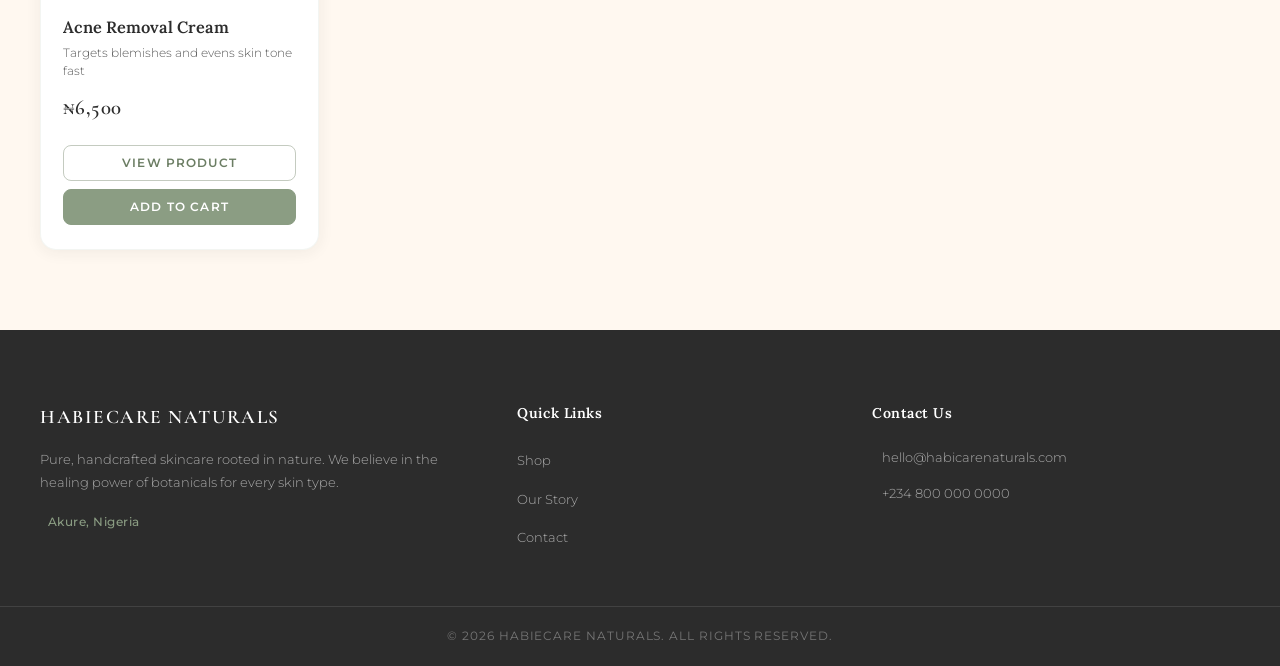
==== commit 21dc5f15: "added pictures to the shop session" ====
--- a/shop/index.html
+++ b/shop/index.html
@@ -10,51 +10,7 @@
   <script src="https://unpkg.com/lucide@latest/dist/umd/lucide.min.js"></script>
   <link rel="stylesheet" href="styles.css" />
 
-  <style>
-    /* ===== SHOP INTRO / HERO ===== */
-    .shop-intro {
-      position: relative;
-      width: 100%;
-      height: 600px;
-      overflow: hidden;
-    }
-    .shop-intro .hero-img {
-      width: 100%;
-      height: 100%;
-      object-fit: cover;
-      display: block;
-    }
-    .shop-intro .intro-inner {
-      position: absolute;
-      inset: 0;
-      display: flex;
-      flex-direction: column;
-      align-items: center;
-      justify-content: center;
-      background: rgba(0, 0, 0, 0.35);
-      color: #fff;
-      text-align: center;
-      padding: 2rem;
-    }
-
-    /* ===== PRODUCT CARD IMAGE ===== */
-    .card-image-wrap {
-      position: relative;
-      width: 100%;
-      aspect-ratio: 4 / 3;
-      overflow: hidden;
-    }
-    .card-image-wrap img {
-      width: 100%;
-      height: 100%;
-      object-fit: cover;
-      display: block;
-      transition: transform 0.4s ease;
-    }
-    .product-card:hover .card-image-wrap img {
-      transform: scale(1.05);
-    }
-  </style>
+  
 </head>
 <body>
 
@@ -118,12 +74,12 @@
     <!-- SHOP INTRO / HERO SECTION -->
     <section class="shop-intro" aria-labelledby="shopIntroHeading">
       <img
-        src="images/hero.jpg"
+        src="../images/1.jpg"
         alt="Habiecare Naturals handcrafted skincare products"
         class="hero-img"
       />
       <div class="intro-inner">
-        <span class="intro-eyebrow">Handcrafted in Akure</span>
+        <!-- <span class="intro-eyebrow">Handcrafted in Akure</span> -->
         <h1 id="shopIntroHeading" class="intro-heading">Shop Our Collection</h1>
         <p class="intro-subtext">Explore our handcrafted natural skincare products made in Akure.</p>
         <div class="intro-divider"></div>
@@ -144,7 +100,7 @@
           <!-- Card 1 -->
           <article class="product-card" role="listitem">
             <div class="card-image-wrap">
-              <img src="../images/1.jpg" alt="Bliss Body Butter" />
+              <img src="../images/background.jpg" alt="Bliss Body Butter" />
               <span class="card-badge-tag">Bestseller</span>
             </div>
             <div class="card-body">
@@ -193,7 +149,7 @@
           <!-- Card 4 -->
           <article class="product-card" role="listitem">
             <div class="card-image-wrap">
-              <img src="images/radiance-glow-oil.jpg" alt="Radiance Glow Oil" />
+              <img src="../images/anti-aging.jpg" alt="Radiance Glow Oil" />
             </div>
             <div class="card-body">
               <h3 class="card-name">Anti-aging-face-serum</h3>
@@ -209,7 +165,7 @@
           <!-- Card 5 -->
           <article class="product-card" role="listitem">
             <div class="card-image-wrap">
-              <img src="images/black-soap-shower-gel.jpg" alt="Black Soap Shower Gel" />
+              <img src="../images/Black-soap.jpg" alt="Black Soap Shower Gel" />
             </div>
             <div class="card-body">
               <h3 class="card-name">Black Soap Shower Gel</h3>
@@ -247,7 +203,7 @@
           <!-- Card 1 -->
           <article class="product-card" role="listitem">
             <div class="card-image-wrap">
-              <img src="images/moisturizing-face-cream.jpg" alt="Moisturizing Face Cream" />
+              <img src="../images/moisturing-face-cream.jpg" alt="Moisturizing Face Cream" />
               <span class="card-badge-tag">Popular</span>
             </div>
             <div class="card-body">
@@ -280,7 +236,7 @@
           <!-- Card 3 -->
           <article class="product-card" role="listitem">
             <div class="card-image-wrap">
-              <img src="images/anti-aging-face-serum.jpg" alt="Anti-Aging Face Serum" />
+              <img src="../images/anti-aging.jpg" alt="Anti-Aging Face Serum" />
             </div>
             <div class="card-body">
               <h3 class="card-name">Anti-Aging Face Serum</h3>
--- a/shop/styles.css
+++ b/shop/styles.css
@@ -329,6 +329,53 @@
   margin-top: auto;
 }
 
+
+
+
+/* ===== SHOP INTRO / HERO ===== */
+    .shop-intro {
+      position: relative;
+      width: 100%;
+      height: 600px;
+      overflow: hidden;
+    }
+    .shop-intro .hero-img {
+      width: 100%;
+      height: 100%;
+      object-fit: cover;
+      display: block;
+    }
+    .shop-intro .intro-inner {
+      position: absolute;
+      inset: 0;
+      display: flex;
+      flex-direction: column;
+      align-items: center;
+      justify-content: center;
+      background: rgba(0, 0, 0, 0.35);
+      color: #fff;
+      text-align: center;
+      padding: 2rem;
+    }
+
+    /* ===== PRODUCT CARD IMAGE ===== */
+    .card-image-wrap {
+      position: relative;
+      width: 100%;
+      aspect-ratio: 4 / 3;
+      overflow: hidden;
+    }
+    .card-image-wrap img {
+      width: 100%;
+      height: 100%;
+      object-fit: cover;
+      display: block;
+      transition: transform 0.4s ease;
+    }
+    .product-card:hover .card-image-wrap img {
+      transform: scale(1.05);
+    }
+
 /* ============================================================
    SHOP INTRO SECTION
    ============================================================ */
@@ -349,13 +396,13 @@
   transform: translateX(-50%);
   width: 500px;
   height: 500px;
-  background: radial-gradient(circle, rgba(139, 157, 131, 0.1) 0%, transparent 70%);
+ /*  background: radial-gradient(circle, rgba(139, 157, 131, 0.1) 0%, transparent 70%); */
   pointer-events: none;
 }
 
 .intro-inner {
   position: relative;
-  max-width: 680px;
+  max-width: auto;
   margin: 0 auto;
 }
 
